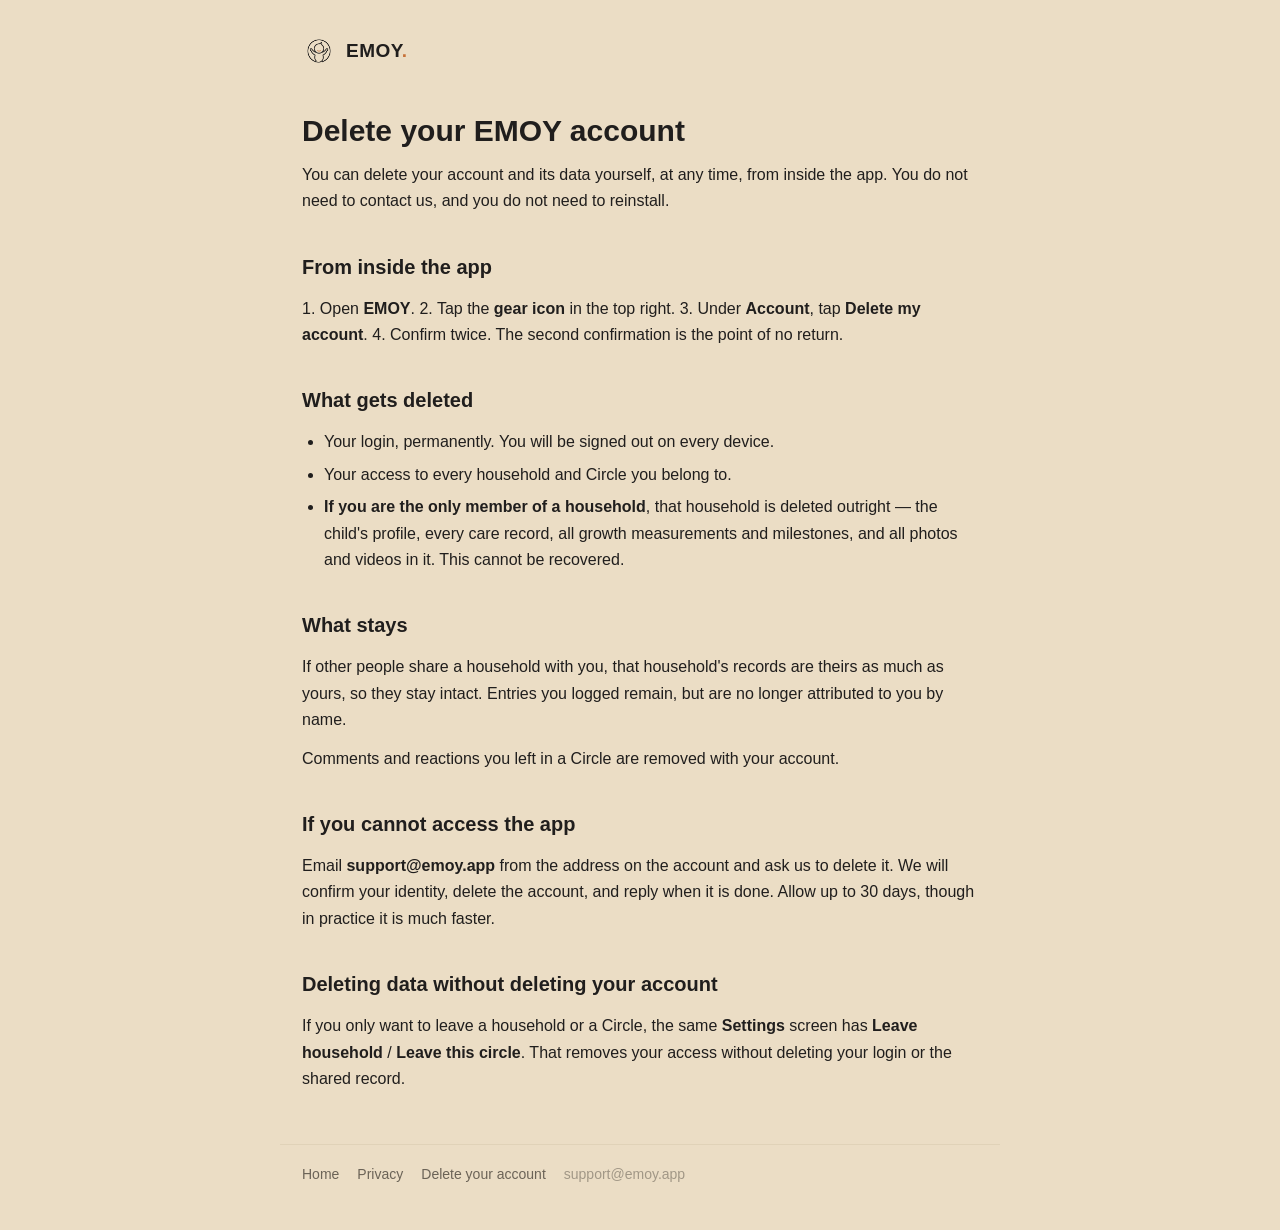
==== delete-account.html @ 303fbf64 "EMOY public pages: landing, privacy policy, account deletion Generated from docs/*.md in the private" ====
<!doctype html>
<html lang="en">
<head>
<meta charset="utf-8">
<meta name="viewport" content="width=device-width, initial-scale=1">
<title>Delete your account · EMOY</title>
<link rel="stylesheet" href="style.css">
<link rel="icon" href="icon.png">
</head>
<body>
<header>
  <a class="brand" href="/">
    <img src="mark.png" alt="" width="34" height="34">
    <span class="wordmark">EMOY<span class="dot">.</span></span>
  </a>
</header>
<main>
<h1>Delete your EMOY account</h1>
<p>You can delete your account and its data yourself, at any time, from inside the app. You do not need to contact us, and you do not need to reinstall.</p>
<h2>From inside the app</h2>
<p>1. Open <strong>EMOY</strong>. 2. Tap the <strong>gear icon</strong> in the top right. 3. Under <strong>Account</strong>, tap <strong>Delete my account</strong>. 4. Confirm twice. The second confirmation is the point of no return.</p>
<h2>What gets deleted</h2>
<ul><li>Your login, permanently. You will be signed out on every device.</li><li>Your access to every household and Circle you belong to.</li><li><strong>If you are the only member of a household</strong>, that household is deleted outright — the child's profile, every care record, all growth measurements and milestones, and all photos and videos in it. This cannot be recovered.</li></ul>
<h2>What stays</h2>
<p>If other people share a household with you, that household's records are theirs as much as yours, so they stay intact. Entries you logged remain, but are no longer attributed to you by name.</p>
<p>Comments and reactions you left in a Circle are removed with your account.</p>
<h2>If you cannot access the app</h2>
<p>Email <strong>support@emoy.app</strong> from the address on the account and ask us to delete it. We will confirm your identity, delete the account, and reply when it is done. Allow up to 30 days, though in practice it is much faster.</p>
<h2>Deleting data without deleting your account</h2>
<p>If you only want to leave a household or a Circle, the same <strong>Settings</strong> screen has <strong>Leave household</strong> / <strong>Leave this circle</strong>. That removes your access without deleting your login or the shared record.</p>
</main>
<footer>
  <a href="/">Home</a>
  <a href="/privacy">Privacy</a>
  <a href="/delete-account">Delete your account</a>
  <span>support@emoy.app</span>
</footer>
</body>
</html>
---- style.css ----
/* EMOY legal pages. Same Organic palette as the app (src/lib/theme.ts) so the
   privacy policy does not look like it belongs to a different product than the
   app that links to it. Values copied from the theme's light and dark sets. */
:root {
  --bg: #ebddc5;
  --card: #f5ead8;
  --text: #201e1d;
  --muted: #6b6357;
  --faint: #a19786;
  --kicker: #9c4f1d;
  --accent: #c67139;
  --hairline: #e0d2b8;
}
@media (prefers-color-scheme: dark) {
  :root {
    --bg: #211d19;
    --card: #2b2621;
    --text: #f0e6d6;
    --muted: #c8bba7;
    --faint: #9d9082;
    --kicker: #e09a63;
    --accent: #e09a63;
    --hairline: #3a332c;
  }
}
* { box-sizing: border-box; }
body {
  margin: 0;
  background: var(--bg);
  color: var(--text);
  font: 16px/1.65 -apple-system, BlinkMacSystemFont, "Segoe UI", Helvetica, Arial, sans-serif;
  -webkit-text-size-adjust: 100%;
}
header, main, footer { max-width: 720px; margin: 0 auto; padding: 0 22px; }
header { padding-top: 34px; padding-bottom: 10px; }
.brand { display: inline-flex; align-items: center; gap: 10px; text-decoration: none; }
.wordmark { font-size: 19px; font-weight: 700; letter-spacing: .5px; color: var(--text); }
.dot { color: var(--accent); }
main { padding-bottom: 40px; }
h1 { font-size: 30px; line-height: 1.25; margin: 26px 0 6px; }
h2 { font-size: 20px; margin: 36px 0 8px; }
h3 { font-size: 16px; margin: 26px 0 6px; }
p { margin: 12px 0; }
ul { margin: 12px 0; padding-left: 22px; }
li { margin: 6px 0; }
a { color: var(--kicker); }
code {
  background: var(--card); border-radius: 5px; padding: 1px 5px;
  font-size: .9em; font-family: ui-monospace, SFMono-Regular, Menlo, monospace;
}
blockquote {
  margin: 18px 0; padding: 14px 18px; background: var(--card);
  border-left: 3px solid var(--accent); border-radius: 0 12px 12px 0;
  color: var(--muted);
}
/* Tables must scroll rather than force the page sideways on a phone. */
table {
  display: block; overflow-x: auto; width: 100%;
  border-collapse: collapse; margin: 18px 0; font-size: 15px;
}
th, td { text-align: left; padding: 9px 14px 9px 0; border-bottom: 1px solid var(--hairline); }
th { color: var(--muted); font-size: 12px; text-transform: uppercase; letter-spacing: 1px; }
footer {
  border-top: 1px solid var(--hairline); padding-top: 18px; padding-bottom: 44px;
  color: var(--faint); font-size: 14px;
  display: flex; flex-wrap: wrap; gap: 18px;
}
footer a { color: var(--muted); text-decoration: none; }
footer a:hover { color: var(--kicker); }
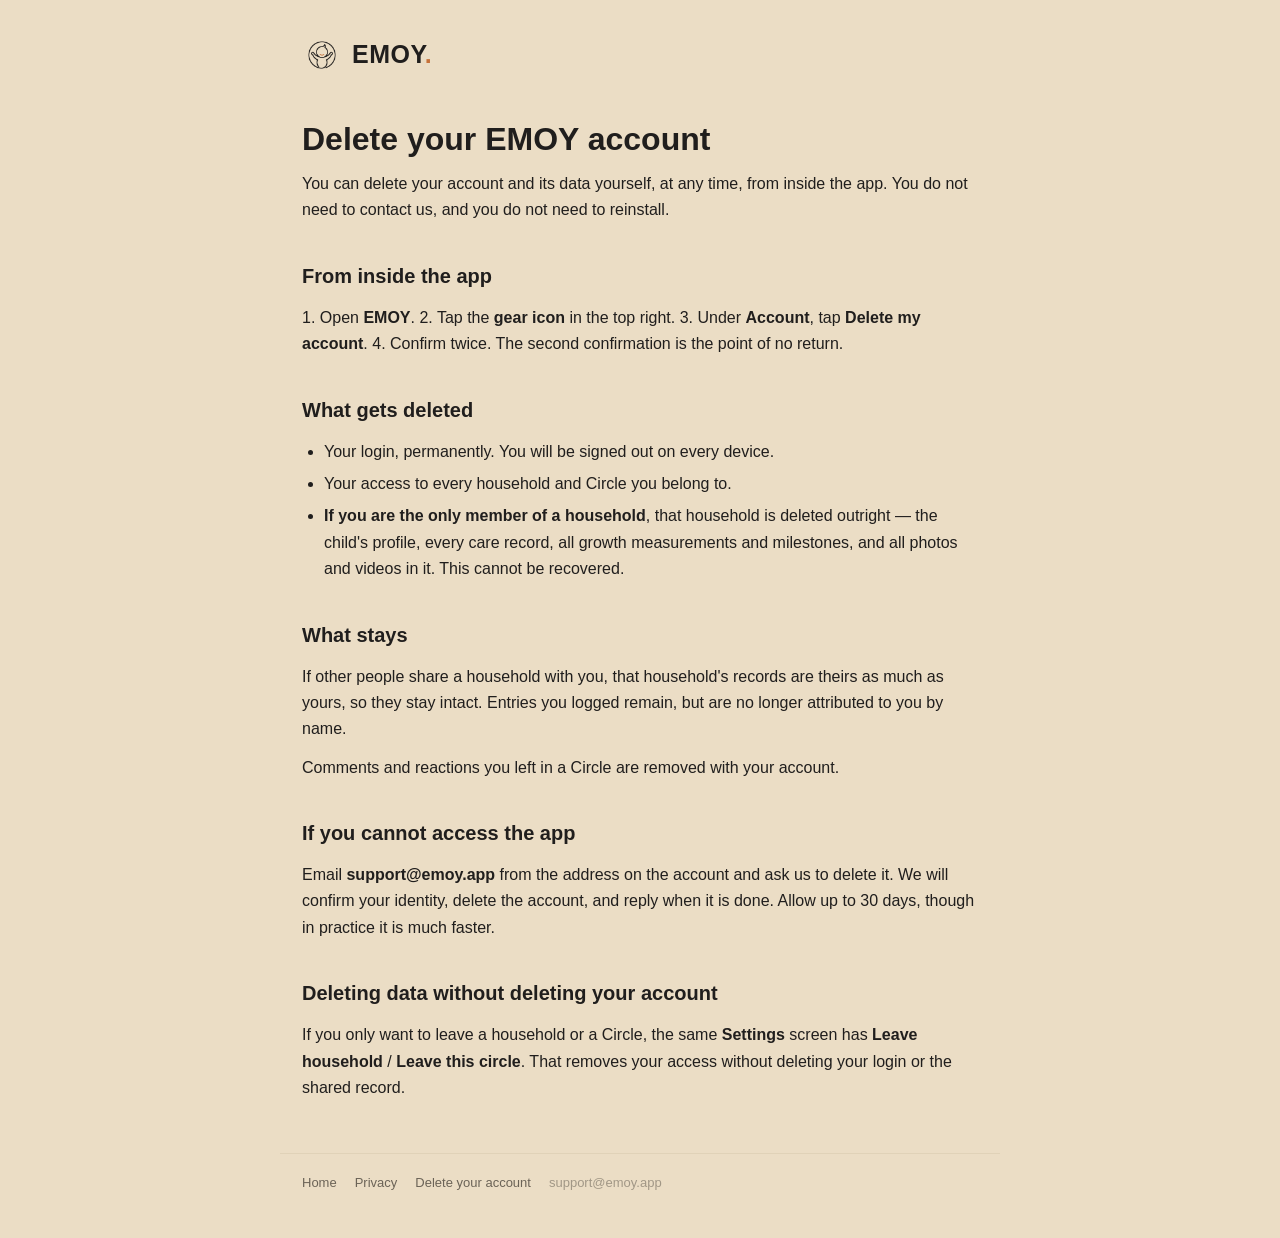
==== commit e847c05b: "Publish site/ from ajltesting/family-circle-app@09214a1 Generated by the publish-site workflow. The " ====
--- a/delete-account.html
+++ b/delete-account.html
@@ -10,7 +10,10 @@
 <body>
 <header>
   <a class="brand" href="/">
-    <img src="mark.png" alt="" width="34" height="34">
+    <picture>
+      <source srcset="mark-night.png" media="(prefers-color-scheme: dark)">
+      <img src="mark.png" alt="" width="34" height="34">
+    </picture>
     <span class="wordmark">EMOY<span class="dot">.</span></span>
   </a>
 </header>
--- a/style.css
+++ b/style.css
@@ -10,6 +10,51 @@
   --kicker: #9c4f1d;
   --accent: #c67139;
   --hairline: #e0d2b8;
+
+  /* Organic's space scale, which src/lib/theme.ts already carries value for
+     value: 4.4 x {1,2,3,4,6,8}. The site had adopted Organic's COLOURS and
+     nothing else, so every gap on the page was chosen per section. Named by
+     the multiplier so the series is legible and so --space-10 reads as a
+     member of it rather than another one-off: the two card grids need a step
+     above 35.2, and 44 is the scale continued by its own ratio. */
+  --space-1: 4.4px;
+  --space-2: 8.8px;
+  --space-3: 13.2px;
+  --space-4: 17.6px;
+  --space-6: 26.4px;
+  --space-8: 35.2px;
+  --space-10: 44px;
+
+  /* Organic's type scale — the same system src/lib/theme.ts and the app
+     already use: 13 · 16 · 20 · 25 · 32 · 42, a ~1.27 modular ratio, with
+     Organic's 15px body alongside it. The site had adopted Organic's COLOURS
+     and its space scale and nothing else, so all 15 of its font-size clamps
+     were chosen per section and no two shared a ratio.
+
+     --type-7 (53) is the scale continued by its own ratio, for the hero only.
+     The step above it (~68) is deliberately absent: h1 was already tried at
+     70px and cut back on 2026-09-09 for shouting, and 62 -> 53 continues that
+     decision rather than reopening it. */
+  --type-1: 13px;
+  --type-2: 16px;
+  --type-3: 20px;
+  --type-4: 25px;
+  --type-5: 32px;
+  --type-6: 42px;
+  --type-7: 53px;
+  --type-body: 15px;
+
+  /* Fluid roles. Every clamp interpolates between two ADJACENT scale steps,
+     so both ends land on the scale; the vw term now only decides where
+     between them a given width falls, and can no longer invent a size. */
+  --t-hero: clamp(var(--type-6), 7.6vw, var(--type-7));
+  --t-display: clamp(var(--type-5), 4.8vw, var(--type-6));
+  --t-h2: clamp(var(--type-4), 4.2vw, var(--type-5));
+  --t-h3: clamp(var(--type-3), 3vw, var(--type-4));
+  --t-h4: clamp(var(--type-2), 1.6vw, var(--type-3));
+  --t-lede: clamp(var(--type-2), 1.5vw, var(--type-3));
+  --t-body: var(--type-2);
+  --t-pill: clamp(var(--type-body), 1.6vw, var(--type-2));
 }
 @media (prefers-color-scheme: dark) {
   :root {
@@ -24,46 +69,663 @@
   }
 }
 * { box-sizing: border-box; }
-body {
+body:not(.lp) {
   margin: 0;
   background: var(--bg);
   color: var(--text);
   font: 16px/1.65 -apple-system, BlinkMacSystemFont, "Segoe UI", Helvetica, Arial, sans-serif;
   -webkit-text-size-adjust: 100%;
 }
-header, main, footer { max-width: 720px; margin: 0 auto; padding: 0 22px; }
-header { padding-top: 34px; padding-bottom: 10px; }
+body:not(.lp) header, body:not(.lp) main, body:not(.lp) footer { max-width: 720px; margin: 0 auto; padding: 0 22px; }
+body:not(.lp) header { padding-top: 34px; padding-bottom: 10px; }
 .brand { display: inline-flex; align-items: center; gap: 10px; text-decoration: none; }
-.wordmark { font-size: 19px; font-weight: 700; letter-spacing: .5px; color: var(--text); }
+/* The mark was a hard 34px and the wordmark a hard 19px, which is legible in a
+   desktop header and nearly invisible on a phone — the width/height attributes
+   in the HTML are intrinsic hints, and nothing was overriding them. Both now
+   scale with the viewport, clamped so they never outgrow the header either. */
+.brand img { width: clamp(32px, 8.5vw, 40px); height: auto; }
+/* The legal pages go dark with the system, and the day mark is ink on
+   transparent: invisible on --bg #211d19 (2026-09-30). They swap in the app's
+   own night mark (assets/icon/emoy-mark-night@3x.png) with <picture>. The
+   <picture> is the flex item, so it must not sit on a text baseline. */
+.brand picture { display: flex; }
+.wordmark {
+  font-size: var(--t-h3); font-weight: 700;
+  letter-spacing: .5px; color: var(--text);
+}
 .dot { color: var(--accent); }
-main { padding-bottom: 40px; }
-h1 { font-size: 30px; line-height: 1.25; margin: 26px 0 6px; }
-h2 { font-size: 20px; margin: 36px 0 8px; }
-h3 { font-size: 16px; margin: 26px 0 6px; }
-p { margin: 12px 0; }
-ul { margin: 12px 0; padding-left: 22px; }
-li { margin: 6px 0; }
-a { color: var(--kicker); }
-code {
+body:not(.lp) main { padding-bottom: 40px; }
+body:not(.lp) h1 { font-size: var(--type-5); line-height: 1.25; margin: 26px 0 6px; }
+body:not(.lp) h2 { font-size: var(--type-3); margin: 36px 0 8px; }
+body:not(.lp) h3 { font-size: var(--type-2); margin: 26px 0 6px; }
+body:not(.lp) p { margin: 12px 0; }
+body:not(.lp) ul { margin: 12px 0; padding-left: 22px; }
+body:not(.lp) li { margin: 6px 0; }
+body:not(.lp) a { color: var(--kicker); }
+body:not(.lp) code {
   background: var(--card); border-radius: 5px; padding: 1px 5px;
   font-size: .9em; font-family: ui-monospace, SFMono-Regular, Menlo, monospace;
 }
-blockquote {
+body:not(.lp) blockquote {
   margin: 18px 0; padding: 14px 18px; background: var(--card);
   border-left: 3px solid var(--accent); border-radius: 0 12px 12px 0;
   color: var(--muted);
 }
 /* Tables must scroll rather than force the page sideways on a phone. */
-table {
+body:not(.lp) table {
   display: block; overflow-x: auto; width: 100%;
-  border-collapse: collapse; margin: 18px 0; font-size: 15px;
-}
-th, td { text-align: left; padding: 9px 14px 9px 0; border-bottom: 1px solid var(--hairline); }
-th { color: var(--muted); font-size: 12px; text-transform: uppercase; letter-spacing: 1px; }
-footer {
+  border-collapse: collapse; margin: 18px 0; font-size: var(--type-body);
+}
+body:not(.lp) th, body:not(.lp) td { text-align: left; padding: 9px 14px 9px 0; border-bottom: 1px solid var(--hairline); }
+body:not(.lp) th { color: var(--muted); font-size: var(--type-1); text-transform: uppercase; letter-spacing: 1px; }
+body:not(.lp) footer {
   border-top: 1px solid var(--hairline); padding-top: 18px; padding-bottom: 44px;
-  color: var(--faint); font-size: 14px;
+  color: var(--faint); font-size: var(--type-1);
   display: flex; flex-wrap: wrap; gap: 18px;
 }
-footer a { color: var(--muted); text-decoration: none; }
-footer a:hover { color: var(--kicker); }
+body:not(.lp) footer a { color: var(--muted); text-decoration: none; }
+body:not(.lp) footer a:hover { color: var(--kicker); }
+
+/* ═══════════════════════════════════════════════════════════════════════════
+   LANDING PAGE (body.lp) — site/index.html
+
+   Everything above is the two generated legal pages and is scoped to
+   body:not(.lp). The split matters for one specific reason: the legal pages
+   have a prefers-color-scheme dark mode and this page deliberately does not
+   (the night variant was explored and cancelled). Sharing one unscoped
+   `body { background: var(--bg) }` would have handed a dark-mode visitor an
+   ink background under light-mode tokens.
+
+   Values are the app's shipped ones from src/lib/theme.ts. The site matches
+   the app, not the other way round.
+   ═══════════════════════════════════════════════════════════════════════════ */
+
+/* Self-hosted, latin subset only. The page's privacy section says there are no
+   third-party trackers on it; loading the stylesheet from Google left one
+   external request on exactly that page. No cookies were involved, but the
+   request still left the visitor's browser, and the honest fix costs 40 KB.
+
+   Figtree is a VARIABLE font — one file covers 400-800, which is why there are
+   two files here and not six. */
+@font-face {
+  font-family: "Caprasimo"; font-style: normal; font-weight: 400; font-display: swap;
+  src: url("fonts/caprasimo-latin-400.woff2") format("woff2");
+}
+@font-face {
+  font-family: "Figtree"; font-style: normal; font-weight: 400 800; font-display: swap;
+  src: url("fonts/figtree-latin-var.woff2") format("woff2");
+}
+
+body.lp {
+  /* Light ground */
+  --ground: #f5ead8;
+  --surface: #ebddc5;
+  --surface-2: #e0d0b4;
+  --ink: #201e1d;
+  --body: #3c3733;
+  --muted: #6b6357;
+  --faint: #a19786;
+  --rule: #ddcfb6;
+  --rule-on-surface: #e0d2b8;
+  --accent: #c67139;
+  --accent-deep: #9c4f1d;
+  --sage: #7a8a5e;
+  --sage-deep: #5c6b45;
+
+  /* Ink ground — the privacy section only */
+  --ink-ground: #211d19;
+  --ink-surface: #2b2621;
+  --ink-cream: #f0e6d6;
+  --ink-secondary: #d5c9b5;
+  --ink-muted: #9d9082;
+  --ink-accent: #e09a63;
+
+  /* One horizontal padding value, shared by the sections and by the phone
+     rail's negative margin — they have to agree or the rail will not bleed
+     cleanly to the page edge. */
+  --pad-x: clamp(20px, 5vw, 48px);
+  --pad-y: clamp(44px, 4.6vw, 66px);
+  --measure: 1144px;
+  /* Prose gets its own width, in CHARACTERS rather than pixels. --measure is
+     the GRID's width and is right for a three-card row; running a paragraph
+     to the same edge gave ~100-character lines, which is roughly a third
+     wider than anyone reads comfortably. */
+  --measure-prose: 58ch;
+
+  margin: 0;
+  background: var(--ground);
+  color: var(--body);
+  font: 400 16px/1.6 "Figtree", system-ui, -apple-system, sans-serif;
+  -webkit-text-size-adjust: 100%;
+}
+
+.lp *, .lp *::before, .lp *::after { box-sizing: border-box; }
+.lp h1, .lp h2, .lp h3 {
+  font-family: "Caprasimo", Georgia, serif;
+  font-weight: 400;               /* Caprasimo ships one weight; never bold it */
+  color: var(--ink);
+}
+/* THE RESETS WEIGH NOTHING. `.lp p` and `.lp ul, .lp ol` were (0,1,1), so
+   every single-class rule that gave a p, ul or ol a margin lost to them,
+   whatever the source order — fifteen declared margins had never rendered
+   (every kicker's gap, the role lists, the signature, the exception box...),
+   and `.band > *` lost its centring on text but not on grids, which put the
+   page on three left edges. :where() drops the resets to (0,0,1), so any
+   class rule now beats them as written. `.lp a` is left as it was: every
+   rule that fought it has already been qualified, and none is dead. */
+:where(.lp) :where(h1, h2, h3, p, ul, ol) { margin: 0; }
+:where(.lp) :where(ul, ol) { padding: 0; list-style: none; }
+/* SPACE AFTER A HEADING TRACKS THE HEADING, at about 0.43 of its own size —
+   the ratio h1 already used (26 under 62px) and the only one on this page that
+   looks deliberate. It was inverted before: h1 got 26, h3 got 8-12, and h2 got
+   NOTHING in five places, so the largest type had the least air. And every
+   value was a fixed px sitting under fluid type, so a 38px h1 on mobile got
+   the same 26 as a 62px one. Both ends of each clamp are scale steps, so the
+   space is fluid the way the type is. */
+.lp h1 { font-size: var(--t-hero); line-height: 1.02; letter-spacing: -.5px;
+         margin-bottom: clamp(var(--space-4), 2.1vw, var(--space-6)); }
+.lp h2 { font-size: var(--t-h2); line-height: 1.12; text-wrap: pretty; max-width: 20em;
+         margin-bottom: clamp(var(--space-3), 1.4vw, var(--space-4)); }
+.lp h2.h2-village { font-size: var(--t-display); line-height: 1.08; max-width: 18em; }
+.lp h3 { font-size: var(--t-h4); line-height: 1.25; margin-bottom: var(--space-2); }
+.lp a { color: var(--accent-deep); text-decoration: none; }
+.lp a:hover { color: var(--accent); }
+.lp img { max-width: 100%; }
+
+html { scroll-behavior: smooth; }
+
+.kicker {
+  font: 600 12px/1 "Figtree", sans-serif; letter-spacing: .14em;
+  text-transform: uppercase; color: var(--accent-deep); margin-bottom: 10px;
+}
+/* Body rises, headings come down: the ratio was ~2.9:1, which is why the
+   headings shouted and the copy whispered. Now ~2.2:1. */
+.lede { font-size: var(--t-lede); line-height: 1.6; color: var(--body); text-wrap: pretty; max-width: var(--measure-prose); }
+/* Its margin-top was DEAD — (0,1,0) against `.lp p` (0,1,1), so it never
+   rendered — and all three uses follow an h2, which now owns that gap. */
+.lede-wide { max-width: var(--measure-prose); }
+.para { font-size: var(--t-body); line-height: 1.62; color: var(--body); text-wrap: pretty; max-width: var(--measure-prose); }
+.para + .para { margin-top: 12px; }
+
+/* ── Bands ───────────────────────────────────────────────────────────────── */
+/* THE COLUMN IS THE BAND'S OWN PADDING. The gutter is the page padding, or
+   whatever centres a --measure column, whichever is larger — so every child
+   starts on the header's left edge with nothing to centre, and prose keeps its
+   own 58ch measure by simply being narrower. This replaces `.band > *
+   { max-width; margin-inline: auto }`, which centred the grids but not the
+   text: 100px apart at 1440, 340px at 1920. The header uses the same gutter,
+   and the value is identical to --pad-x at every width below 1240px. */
+.lp { --gutter: max(var(--pad-x), calc((100% - var(--measure)) / 2)); }
+.band { padding: var(--pad-y) var(--gutter); scroll-margin-top: 24px; }
+.band.ink { background: var(--ink-ground); }
+.band.ink h2, .band.ink h3 { color: var(--ink-cream); }
+.band.ink .lede, .band.ink .para { color: var(--ink-secondary); }
+.band.ink .kicker { color: var(--ink-accent); }
+
+/* ── Beta banner + header ────────────────────────────────────────────────── */
+.beta-banner {
+  background: var(--ink); color: var(--ink-cream);
+  font: 500 14px/1.5 "Figtree", sans-serif;
+  padding: 11px var(--pad-x);
+  display: flex; gap: 10px; align-items: center; justify-content: center;
+  text-align: center;
+}
+/* `.lp .beta-banner a`, not `.beta-banner a`: `.lp a` is (0,1,1) and would
+   otherwise paint the link --accent-deep on the ink ground. */
+.lp .beta-banner a { color: var(--ink-accent); text-decoration: underline; text-underline-offset: 2px; }
+.lp .beta-banner a:hover { color: var(--ink-cream); }
+.beta-dot {
+  width: 7px; height: 7px; border-radius: 999px; background: var(--ink-accent);
+  flex: 0 0 auto; animation: emoyPulse 2.4s ease-in-out infinite;
+}
+.site-header {
+  display: flex; flex-wrap: wrap; align-items: center; justify-content: space-between; gap: 14px 16px;
+  /* Full-bleed with the bands' gutter, not a centred max-width box: the
+     sticky header's background only covered the box, so on a wide screen the
+     ink privacy band showed through down both sides. Same content edges.
+     margin-inline stays for /get, which caps this header at 474px and relies
+     on it to centre; here, with no max-width, it resolves to 0. */
+  padding: 22px var(--gutter); margin-inline: auto;
+}
+.lp .brand { display: flex; align-items: center; gap: 11px; }
+.lp .wordmark {
+  font-family: "Caprasimo", Georgia, serif; font-weight: 400;
+  font-size: var(--t-h3); letter-spacing: .5px; color: var(--ink);
+}
+.lp .dot { color: var(--accent); }
+.nav { display: flex; align-items: center; gap: clamp(14px, 2.4vw, 30px); }
+.nav-desktop { display: flex; align-items: center; gap: clamp(14px, 2.4vw, 30px); }
+.nav-desktop a, .nav-mobile a { font: 500 15px/1 "Figtree", sans-serif; color: var(--muted); }
+.nav-desktop a:hover, .nav-mobile a:hover { color: var(--accent-deep); }
+.nav-mobile { display: none; position: relative; }
+.nav-mobile > summary {
+  list-style: none; cursor: pointer;
+  font: 500 15px/1 "Figtree", sans-serif; color: var(--muted);
+  padding: 10px 2px;
+}
+.nav-mobile > summary::-webkit-details-marker { display: none; }
+.nav-mobile > summary { white-space: nowrap; }
+.nav-mobile > summary::after { content: " ▾"; }
+.nav-mobile[open] > summary::after { content: " ▴"; }
+.nav-mobile > ul {
+  position: absolute; z-index: 20; top: calc(100% + 8px); left: 0; min-width: 190px;
+  background: var(--ground); border: 1px solid var(--rule); border-radius: 16px;
+  padding: 8px; box-shadow: 0 14px 30px rgba(32, 30, 29, .14);
+}
+.nav-mobile > ul a { display: block; padding: 11px 12px; border-radius: 10px; }
+.nav-mobile > ul a:hover { background: var(--surface); }
+
+/* ── Pills ───────────────────────────────────────────────────────────────── */
+.pill {
+  display: inline-flex; align-items: center; justify-content: center;
+  border-radius: 999px; font: 700 14px/1 "Figtree", sans-serif;
+  padding: 12px 20px; white-space: nowrap;
+}
+/* EVERY PILL COLOUR RULE IS QUALIFIED `.lp `, AND THAT IS LOAD-BEARING.
+   `.lp a` is (0,1,1) and a bare `.pill-solid` is (0,1,0), so for as long as
+   these rules went unqualified NONE of their colours applied: every pill
+   label rendered as --accent-deep inherited from `.lp a`. On the solid pill
+   that is #9c4f1d on #c67139 — terracotta on terracotta, 1.64:1 — which is
+   why the buttons were hard to read, and why every contrast figure argued
+   about before 2026-09-10 described a value that was never on screen.
+   Confirmed from getComputedStyle, not from reading the cascade. */
+/* The label is a TONED NEAR-BLACK, deliberately not --ink and deliberately not
+   pure black. On the #c67139 fill, --ink (#201e1d) measures 4.60:1 — it passes
+   AA and still read as hard work, because thin dark type on a saturated
+   mid-tone loses its edges before the ratio says it should. #0e0c0b is 5.41:1,
+   about two thirds of the total headroom, while keeping the same warm channel
+   spread as --ink so it stays in the family. Pure black would reach 5.82:1 and
+   is the ceiling, but Organic asks for subtly-toned blacks and this would have
+   been the only #000 on the site.
+
+   The fill is the binding constraint, and it was tested rather than assumed.
+   Nothing colourful survives on it: Organic's own darkest terracotta step
+   (#402310) is 3.97:1 and the darkest neutral (#2e2b25) is 3.91:1, both
+   failing. A cream label — the conventional knockout, and the better-looking
+   option — is 3.03:1 here and does not reach AA until the fill darkens to
+   #a45522, which is 81% of the way to --accent-deep. Light-on-dark was tried
+   at --accent-deep and reverted: 4.97:1, and too heavy and brown for a warm
+   page. None of these labels reach WCAG's large-text size, so the 3:1
+   allowance never applies to any of them.
+
+   Hover keeps cream because #9c4f1d is dark enough for it (4.97:1). */
+.lp .pill-solid { background: var(--accent); color: #0e0c0b; }
+.lp .pill-solid:hover { background: var(--accent-deep); color: var(--ground); }
+/* .22 composited on the cream ground is 1.56:1 — a UI boundary needs 3:1, and
+   Organic's own guidance says not to draw hairline-only geometry. .50 is the
+   first alpha that passes, at 3.12:1. The label was never the problem: it is
+   already 600 weight at 13.95:1. */
+.lp .pill-outline { border: 1.5px solid rgba(32, 30, 29, .50); color: var(--ink); }
+.lp .pill-outline:hover { border-color: var(--accent); color: var(--accent-deep); }
+.lp .pill-outline-ink { border: 1.5px solid rgba(240, 230, 214, .40); color: var(--ink-cream); padding: 15px 24px; font-size: var(--type-body); }  /* .30 was 2.42:1 on the ink ground; .40 is 3.28:1 */
+.lp .pill-outline-ink:hover { border-color: var(--ink-accent); color: var(--ink-accent); }
+.pill-lg { font-size: var(--t-pill); padding: 17px 26px; }
+.pill-sm { font-size: var(--type-1); padding: 13px 20px; }
+.cta-row { display: flex; flex-wrap: wrap; gap: 14px; margin-top: 30px; }
+
+/* ── 1. Hero ─────────────────────────────────────────────────────────────── */
+.hero {
+  display: grid; grid-template-columns: 1.06fr .94fr; gap: 40px; align-items: center;
+  padding: clamp(36px, 5vw, 56px) var(--pad-x) clamp(48px, 7vw, 72px);
+  max-width: calc(var(--measure) + 2 * var(--pad-x)); margin-inline: auto;
+}
+.hero .lede { max-width: 30em; }   /* the 26px moved onto h1, which owns it */
+/* The official "Download on the App Store" badge. Apple's artwork, unmodified
+   (site/badges/app-store.svg, from developer.apple.com); Apple asks for at least
+   40px of height and clear space around it, which the cta-row gap provides. */
+.store-link { display: inline-flex; align-items: center; }
+.store-link img { display: block; height: 54px; width: auto; }
+/* `.lp .badge-note`, not `.badge-note`: `.lp p` (0,1,1) zeroed this margin, which
+   put the note inside the App Store badge's clear space (Apple asks for a
+   quarter of the badge's height; --space-4 is 17.6px against a 54px badge). */
+.lp .badge-note { margin-top: var(--space-4); font-size: var(--type-1); line-height: 1.6; color: var(--muted); max-width: 34em; }
+
+.hero-cards { position: relative; display: flex; flex-direction: column; gap: 18px; padding: 24px 0; }
+.blob { position: absolute; border-radius: 999px; z-index: 0; }
+.blob-lg { right: -8px; top: 0; width: 430px; height: 430px; background: #e3d0b0; }
+.blob-sm { left: -16px; bottom: 0; width: 168px; height: 168px; background: #dfd7c0; }
+
+.card { background: var(--ground); border-radius: 22px; padding: 22px; }
+.hero-cards .card { position: relative; z-index: 1; box-shadow: 0 18px 40px rgba(32, 30, 29, .16); }
+.card-timer { width: min(404px, 100%); animation: emoyBreath 7s ease-in-out infinite; }
+.card-milestone { width: min(428px, 100%); align-self: flex-end; }
+.card-head { display: flex; align-items: center; justify-content: space-between; gap: 12px; }
+.card-eyebrow { font: 600 12px/1.3 "Figtree", sans-serif; letter-spacing: .14em; text-transform: uppercase; color: var(--accent-deep); }
+.card-eyebrow-sage { color: var(--sage-deep); }
+.card-meta { font: 500 13px/1.4 "Figtree", sans-serif; color: var(--muted); }
+.card-head .card-meta { flex: 0 0 auto; white-space: nowrap; }
+.running { display: flex; align-items: center; gap: 7px; font: 600 12px/1 "Figtree", sans-serif; color: var(--muted); }
+.dot-pulse { width: 7px; height: 7px; border-radius: 999px; background: var(--accent); animation: emoyPulse 1.8s ease-in-out infinite; }
+.timer {
+  margin: 12px 0 4px; font-family: "Caprasimo", Georgia, serif;
+  font-size: var(--t-hero); line-height: 1; color: var(--ink);
+  font-variant-numeric: tabular-nums;
+}
+.card-body { margin-top: 8px; font-size: var(--type-body); line-height: 1.5; color: var(--muted); }
+.card-actions { display: flex; flex-wrap: wrap; gap: 8px; margin-top: 16px; }
+.milestone-name { margin-top: 12px; font-family: "Caprasimo", Georgia, serif; font-size: var(--t-h3); line-height: 1.1; color: var(--ink); }
+.range-note { margin-top: 6px; font: 500 13px/1.4 "Figtree", sans-serif; color: var(--sage-deep); }
+.tile-row { display: flex; gap: 6px; margin-top: 14px; }
+.tile { position: relative; overflow: hidden; flex: 1; aspect-ratio: 1; border-radius: 12px; background: var(--rule); }
+.tile img { position: absolute; inset: 0; width: 100%; height: 100%; object-fit: cover; }
+.reacted { display: flex; align-items: center; gap: 12px; margin-top: 16px; }
+.avatars { display: flex; }
+.avatar { width: 30px; height: 30px; border-radius: 999px; color: var(--ground); font: 700 12px/30px "Figtree", sans-serif; text-align: center; }
+.avatar + .avatar { margin-left: -9px; border: 2px solid var(--ground); }
+.avatar-sage { background: var(--sage); }
+.avatar-blue { background: #5f7583; }
+.avatar-terra { background: var(--accent); }
+.reacted-text { flex: 1; font: 500 14px/1.4 "Figtree", sans-serif; color: var(--body); }
+
+/* ── 2. Our story ────────────────────────────────────────────────────────── */
+.story-grid { display: grid; grid-template-columns: 1.1fr .9fr; gap: 52px; align-items: center; }
+.signature { margin-top: 18px; font: 600 14px/1.5 "Figtree", sans-serif; color: var(--muted); }
+.story-photo { margin: 0; background: var(--surface-2); border-radius: 220px 220px 28px 28px; overflow: hidden; }
+.story-photo img {
+  display: block; width: 100%; height: clamp(300px, 62vw, 440px);
+  object-fit: cover; filter: saturate(.85);
+}
+
+/* ── 3. What it is ───────────────────────────────────────────────────────── */
+.what-grid { display: grid; grid-template-columns: 1.15fr .85fr; gap: 24px; margin-top: var(--space-10); align-items: start; }
+.day-card { background: var(--surface); padding: 24px; }
+.day-head { display: flex; align-items: baseline; justify-content: space-between; gap: 14px; flex-wrap: wrap; }
+.day-date { font-family: "Caprasimo", Georgia, serif; font-size: var(--type-3); color: var(--ink); }
+.day-meta { font: 600 11px/1.3 "Figtree", sans-serif; letter-spacing: .12em; text-transform: uppercase; color: var(--muted); }
+.rows { display: flex; flex-direction: column; gap: 8px; margin-top: 18px; }
+.row {
+  position: relative; display: flex; align-items: center; gap: 10px;
+  background: var(--tile-bg); border-radius: 14px; padding: 11px 14px;
+}
+.rail { align-self: stretch; flex: 0 0 4px; border-radius: 999px; background: var(--rail); }
+/* A FIXED SLOT, not an inline icon. The four glyphs have different natural
+   widths, so a shared slot keeps every row's text starting on the same line —
+   the same reason EntryCard.tsx uses one in the app. The colour is --tile-fg
+   (the app's categoryTextColor), deliberately NOT the rail colour: the rail is
+   the saturated identity, the glyph has to stay legible on the tint. */
+.row-icon { flex: 0 0 19px; display: flex; align-items: center; justify-content: center; color: var(--tile-fg); }
+.row-glyph { width: 17px; height: 17px; display: block; }
+.row-main { flex: 1; min-width: 0; }
+.row-time { display: block; font: 500 15px/1.35 "Figtree", sans-serif; color: var(--ink); }
+.row-qual { display: block; font: 400 12px/1.4 "Figtree", sans-serif; color: var(--muted); }
+.row-right { display: flex; align-items: center; gap: 8px; flex: 0 0 auto; }
+.row-value { font: 600 15px/1 "Figtree", sans-serif; color: var(--tile-fg); font-variant-numeric: tabular-nums; }
+.chip { background: rgba(255, 255, 255, .55); border-radius: 999px; padding: 5px 10px; font: 600 11px/1 "Figtree", sans-serif; color: var(--tile-fg); }
+.row-live { box-shadow: inset 0 0 0 1.5px rgba(140, 73, 26, .35); }
+.row-live .rail { animation: emoyPulse 2.6s ease-in-out infinite; }
+/* `.lp ul` (0,1,1) out-specifies a bare `.legend` (0,1,0) and zeroes margin
+   AND padding whatever the source order — which is why the 18px/16px written
+   here originally never rendered and the legend sat flush against the last
+   row. Qualified with .lp so it actually wins. Same class of collision as the
+   `.band > *` one further up; specificity, not order, is the trap here. */
+.lp .legend { display: flex; flex-wrap: wrap; gap: 8px 18px; margin-top: 26px; padding-top: 20px; border-top: 1px solid var(--rule-on-surface); }
+.legend li { display: flex; align-items: center; gap: 7px; font: 500 13px/1 "Figtree", sans-serif; color: var(--muted); }
+.swatch { width: 9px; height: 9px; border-radius: 999px; }   /* round, as the app draws them */
+.day-close { margin-top: 14px; font-size: var(--type-1); line-height: 1.6; color: var(--muted); }
+.what-side { display: flex; flex-direction: column; gap: 24px; }
+.what-side .card { background: var(--surface); }
+
+/* ── 4. Who sees what ────────────────────────────────────────────────────── */
+.roles { display: grid; grid-template-columns: repeat(3, 1fr); gap: 18px; align-items: stretch; margin-top: var(--space-10); }
+.role { background: var(--surface); border-top: 5px solid var(--role); display: flex; flex-direction: column; }
+.role-kicker { font: 600 13px/1 "Figtree", sans-serif; letter-spacing: .16em; text-transform: uppercase; color: var(--role-kicker); }
+.role-line { margin-top: 10px; font-family: "Caprasimo", Georgia, serif; font-size: var(--type-3); line-height: 1.2; color: var(--ink); }
+.role .para { margin-top: 12px; font-size: var(--type-body); }
+.role-list { margin-top: 16px; padding-top: 14px; border-top: 1px solid var(--rule-on-surface); display: flex; flex-direction: column; gap: 7px; }
+.role-list li { font: 500 15px/1.45 "Figtree", sans-serif; color: var(--body); padding-left: 20px; position: relative; }
+.role-list li::before { position: absolute; left: 0; }
+.role-list .yes::before { content: "✓"; color: var(--sage-deep); }
+.role-list .no::before { content: "—"; color: var(--faint); }
+.share-chips { display: flex; flex-wrap: wrap; gap: 7px; margin-top: 14px; }
+.share-chips li { background: var(--ground); border-radius: 999px; padding: 7px 13px; font: 600 13px/1 "Figtree", sans-serif; color: var(--sage-deep); }
+.outsiders {
+  margin-top: 22px; border: 1px solid var(--rule); border-radius: 18px;
+  padding: 16px 20px; font-size: var(--type-body); line-height: 1.6; color: var(--muted);
+}
+.outsiders strong { color: var(--ink); font-weight: 700; }
+
+/* ── 5. On the phone ─────────────────────────────────────────────────────── */
+.phones { display: grid; grid-template-columns: repeat(3, 1fr); gap: 34px; margin-top: var(--space-10); }
+.phone { display: flex; flex-direction: column; }
+.phone-bezel { background: var(--ink); border-radius: 38px; padding: 9px; box-shadow: 0 18px 40px rgba(32, 30, 29, .2); }
+/* Real screenshots now, not a hand-built mock — so the screen is sized by the
+   image's own aspect (760x1644) rather than the old fixed 660px, which existed
+   to bound the fake UI and would crop a real capture. */
+.phone-screen { background: var(--surface); border-radius: 31px; overflow: hidden; display: block; }
+.phone-shot { display: block; width: 100%; height: auto; }
+
+/* ── 6. How it works ─────────────────────────────────────────────────────── */
+/* `.lp` PREFIX IS LOAD-BEARING: bare `.steps` is (0,1,0) and loses to
+   `.lp ul, .lp ol` (0,1,1), so the 40px here computed to 0 and never once
+   rendered. Same trap as `.legend`, third instance on this file. Revived at
+   --space-10 to match .phones, the structurally identical card grid. */
+.lp .steps { display: grid; grid-template-columns: repeat(3, 1fr); gap: 18px;
+             margin-top: var(--space-10); align-items: stretch; }
+.step { background: var(--surface); }
+.step-num {
+  display: inline-flex; align-items: center; justify-content: center;
+  width: 38px; height: 38px; border-radius: 999px;
+  background: var(--accent); color: var(--ground);
+  font-family: "Caprasimo", Georgia, serif; font-size: var(--type-3); margin-bottom: 14px;
+}
+
+/* ── 7. Privacy ──────────────────────────────────────────────────────────── */
+.privacy-grid { display: grid; grid-template-columns: repeat(2, 1fr); gap: 18px; margin-top: var(--space-10); }
+.band.ink .card { background: var(--ink-surface); }
+.band.ink .card h3 { font-size: var(--t-h4); }
+.exception {
+  margin-top: 24px; padding: 18px 20px; border-radius: 18px;
+  border: 1px solid rgba(240, 230, 214, .16);
+  font-size: var(--type-body); line-height: 1.65; color: var(--ink-muted); max-width: 60em;
+}
+.band.ink .cta-row { margin-top: 26px; }
+
+/* ── 8. Questions ────────────────────────────────────────────────────────── */
+/* Left on the page's edge, like every other band — it was the only block that
+   centred, so its kicker sat 300px left of it. Questions step down to --t-h3:
+   at --t-h2 each one was the size of a section title, four in a row. */
+.faq { display: flex; flex-direction: column; gap: 30px; margin-top: var(--space-2); max-width: 46em; }
+.faq-item h3 { font-size: var(--t-h3); line-height: 1.12;
+               margin-bottom: clamp(var(--space-2), 1.05vw, var(--space-3)); }
+
+/* ── 9. Footer ───────────────────────────────────────────────────────────── */
+.site-footer {
+  background: var(--ground); border-top: 1px solid var(--rule);
+  padding: var(--pad-y) var(--pad-x) clamp(30px, 4vw, 44px);
+}
+.footer-grid {
+  display: grid; grid-template-columns: 1.2fr .8fr; gap: 34px;
+  max-width: var(--measure); margin-inline: auto;
+}
+.footer-grid .para { margin-top: 16px; max-width: 34em; font-size: var(--type-body); }
+.mail { font: 600 17px/1.5 "Figtree", sans-serif; }
+.footer-note { margin-top: 10px; font-size: var(--type-1); color: var(--muted); }
+.footer-links { display: flex; flex-direction: column; gap: 10px; }
+.footer-links a { font: 500 15px/1.5 "Figtree", sans-serif; color: var(--muted); }
+.footer-links a:hover { color: var(--accent-deep); }
+.footer-tag {
+  max-width: var(--measure); margin: clamp(30px, 4vw, 44px) auto 0;
+  padding-top: 20px; border-top: 1px solid var(--rule);
+  font-family: "Caprasimo", Georgia, serif; font-size: var(--t-h3); color: var(--faint);
+}
+
+/* ── Motion ──────────────────────────────────────────────────────────────── */
+@keyframes emoyPulse { 0%, 100% { opacity: 1; transform: scale(1); } 50% { opacity: .45; transform: scale(.82); } }
+@keyframes emoyBreath { 0%, 100% { transform: translateY(0); } 50% { transform: translateY(-7px); } }
+
+/* SPECIFICITY, BOTH DIRECTIONS. `.lp p` and `.lp ul` (0,1,1) silently kill a
+   bare single-class rule, which is why `.legend`, `.lede-wide` and `.steps`
+   each declared a value that never rendered. Qualifying them as `.lp .x`
+   (0,2,0) fixed that — and then out-specified their own media-query overrides,
+   which are only (0,1,0), because a media query adds NO specificity. `.steps`
+   stopped collapsing to one column on a phone as a direct result. Any rule
+   qualified with `.lp ` must be qualified in its media queries too.
+   The resets are now :where() and weigh (0,0,1), so a NEW bare class rule
+   wins as written and needs no `.lp ` — the existing qualified ones are
+   harmless and stay, with the media-query caveat above still binding them.
+   ═══════════════════════════════════════════════════════════════════════ */
+
+/* ═══ Responsive ═════════════════════════════════════════════════════════════
+   Two hard breakpoints; everything else is clamp(). 900px collapses structure,
+   560px handles the few things that need a second pass.
+   ═══════════════════════════════════════════════════════════════════════════ */
+
+/* The header is sticky only on desktop. On a phone it scrolls away, which is
+   what lets the nav disclosure open over the page without covering the section
+   it just jumped to — and it means scroll-margin-top only has to account for
+   the desktop case. */
+@media (min-width: 901px) {
+  .site-header {
+    position: sticky; top: 0; z-index: 30;
+    background: var(--ground); border-bottom: 1px solid transparent;
+  }
+  .band, .hero { scroll-margin-top: 92px; }
+}
+
+@media (max-width: 900px) {
+  .nav-desktop { display: none; }
+  .nav-mobile { display: block; }
+
+  /* Every multi-column grid becomes one column. The three role cards go 3 -> 1
+     rather than through an auto-fit 2 — they are a conceptual triad and an
+     orphan card on its own row reads as a mistake. */
+  .hero, .story-grid, .what-grid, .roles, .lp .steps, .privacy-grid, .footer-grid {
+    grid-template-columns: 1fr;
+  }
+  .hero { gap: 34px; }
+  .story-grid { gap: 30px; }
+  .card-milestone { align-self: stretch; }
+  .blob-lg { width: min(300px, 74vw); height: min(300px, 74vw); right: -8px; }
+  .blob-sm { display: none; }
+
+  /* The phones become a scroll-snap rail. 359px is the width the design
+     actually renders at: (1240 canvas - 96 padding - 68 gaps) / 3. Capping at
+     86vw leaves the next card visibly peeking, which is the only thing that
+     says it scrolls.
+
+     THIS COMMENT USED TO ARGUE FROM THE HAND-BUILT MOCKS, and they are gone —
+     replaced by real screenshots, so both of its reasons have inverted rather
+     than merely expired. It said the internals reflow when the card narrows
+     and so never touch the 11px type inside; a raster shot does not reflow at
+     all, it scales, and there is no live type left to protect. It also said
+     the card width contained all nine `white-space: nowrap` elements "by
+     construction"; index.html carried nine on master and carries none here,
+     because every one of them lived inside a mock.
+
+     What survives is the rule itself, for a simpler reason: the source is
+     760x1644 and the widest this card ever renders is 359px, so the image is
+     downscaling by better than half at every width and has resolution to
+     spare. The remaining nowrap declarations are all in style.css (the nav
+     summary, a pill, a card meta) and none of them sit in this rail. */
+  .phones {
+    display: flex; gap: 20px; overflow-x: auto;
+    scroll-snap-type: x mandatory; scroll-padding-inline: var(--pad-x);
+    margin-inline: calc(-1 * var(--pad-x));
+    padding: 0 var(--pad-x) 8px;
+    -webkit-overflow-scrolling: touch;
+    scrollbar-width: thin;
+  }
+  .phone { flex: 0 0 min(359px, 86vw); scroll-snap-align: start; }
+  /* THE CAPTION ABSORBS THE SLACK, so the bezels line up. Moving the caption
+     above the phone here means an unequal number of caption lines pushes each
+     bezel to a different top — the grandparent copy wraps one line shorter, so
+     its phone sat 24px high against the other two, which is visible because
+     the rail shows the next card peeking. .phones stretches every card to the
+     tallest, and without this the leftover height pools at the BOTTOM, below
+     the bezel, where it does nothing. Growing the caption instead puts that
+     space between the caption text and the bezel: caption headings stay
+     aligned at the top, bezels align, and only the gap between them varies —
+     which is invisible when you can see one card at a time. Desktop is
+     unaffected: the caption is below the bezel there, so all three already
+     start at the top of their grid cell. */
+  .phone-cap { order: -1; margin-bottom: 14px; flex-grow: 1; }
+  .phone-cap p:first-child { margin-top: 0 !important; }
+}
+
+@media (max-width: 560px) {
+  /* Brand on its own row, nav beneath it. */
+  .nav { width: 100%; justify-content: space-between; }
+  .store-badge { width: 100%; }
+  .cta-row .pill-lg { width: 100%; }
+  .day-card, .card { padding: 18px; }
+  .lp .legend { gap: 8px 14px; }
+  .beta-banner { text-align: left; }
+}
+
+/* ── Reduced motion ──────────────────────────────────────────────────────────
+   The clock script bails out on its own; these cover the CSS animations. */
+@media (prefers-reduced-motion: reduce) {
+  html { scroll-behavior: auto; }
+  .lp *, .lp *::before, .lp *::after {
+    animation-duration: .001ms !important;
+    animation-iteration-count: 1 !important;
+    transition-duration: .001ms !important;
+  }
+}
+
+/* ── /invite ─────────────────────────────────────────────────────────────
+   A SHORT, single-band page, and it cannot borrow the landing page's rhythm.
+   Measured before tuning: 44% of the desktop page was blank, against 28% for
+   index — but the total was never the problem. index spends its whitespace on
+   FOUR large deliberate breaks between long sections (128/184/133px); invite
+   had EIGHT medium ones (28/74/43/32/35/24/80/59) strung through what should
+   read as a single block, which is what "gaps everywhere" actually looks like.
+   So: internals tight enough to read as one unit, and one real break before
+   the footer. .band's 72px padding and .site-footer's 66px stacked into a
+   142px void here; both are overridden. */
+/* DEAD as of the /get turn: invite.html is now a redirect and no page carries
+   .lp-invite any more. Kept rather than deleted because every rule below is the
+   record of a design turn's measurements — the eight medium gaps, Apple's
+   clear-space ratio, the specificity note. Delete it or revive the page, but do
+   not quietly re-derive it. */
+.lp-invite .invite-band {
+  padding-top: clamp(var(--space-4), 2vw, var(--space-6));
+  padding-bottom: var(--space-6);
+}
+.lp-invite h1 { font-size: var(--t-display); line-height: 1.06; }
+.lp-invite .kicker { margin-bottom: var(--space-2); }
+.lp-invite .invite-band .lede { margin-top: var(--space-3); }
+/* gap is --space-4 (17.6px), not --space-2: the row now leads with the App Store
+   badge, and Apple asks for a quarter of its 54px height (13.5px) as clear space.
+   --space-3 is 13.2px, which misses it. */
+.lp-invite .cta-row { margin-top: var(--space-4); gap: var(--space-4); }
+.lp-invite .invite-note { margin-top: var(--space-3); color: var(--muted); font-size: var(--type-body); }
+.lp-invite .invite-facts {
+  margin-top: var(--space-6); max-width: var(--measure-prose);
+  display: flex; flex-direction: column; gap: var(--space-3);
+}
+.lp-invite .invite-facts li {
+  padding-left: var(--space-3); border-left: 3px solid var(--rule);
+  font-size: var(--type-2); line-height: 1.55; color: var(--body);
+}
+.lp-invite .invite-facts strong { color: var(--ink); font-weight: 700; }
+
+/* The footer's own top padding is generous because a long page has earned a
+   rest by the time it arrives. Here it lands directly under the only band. */
+.lp-invite .site-footer { padding-top: var(--space-6); }
+.lp-invite .footer-grid { gap: var(--space-4); }
+.lp-invite .footer-tag { margin-top: var(--space-4); padding-top: var(--space-3); }
+
+/* Two columns on a wide screen. Measured before doing this: the body content
+   used 27-47% of a 1440px viewport and left 700-1000px dead on the right,
+   while the header spanned 79% and the footer 64% — which is what made the
+   middle look hollow. The band container was already --measure (1144px); only
+   the content inside it was narrow. Prose keeps its own measure inside the
+   left column, so line length does not grow with the layout.
+   The collapse is qualified `.lp-invite` to match the base rule's specificity
+   — an unqualified `.invite-grid` here would lose, exactly as `.steps` did. */
+.lp-invite .invite-grid {
+  display: grid;
+  grid-template-columns: minmax(0, 1.05fr) minmax(0, 0.95fr);
+  gap: clamp(var(--space-6), 4vw, var(--space-10));
+  align-items: start;
+}
+.lp-invite .invite-lead .lede { max-width: 34em; }
+.lp-invite .invite-side { padding-top: var(--space-2); }
+.lp-invite .invite-facts { margin-top: 0; max-width: none; }
+.lp-invite .invite-side .invite-note { max-width: 34em; }
+
+@media (max-width: 900px) {
+  .lp-invite .invite-grid { grid-template-columns: 1fr; gap: var(--space-6); }
+  .lp-invite .invite-side { padding-top: 0; }
+}
